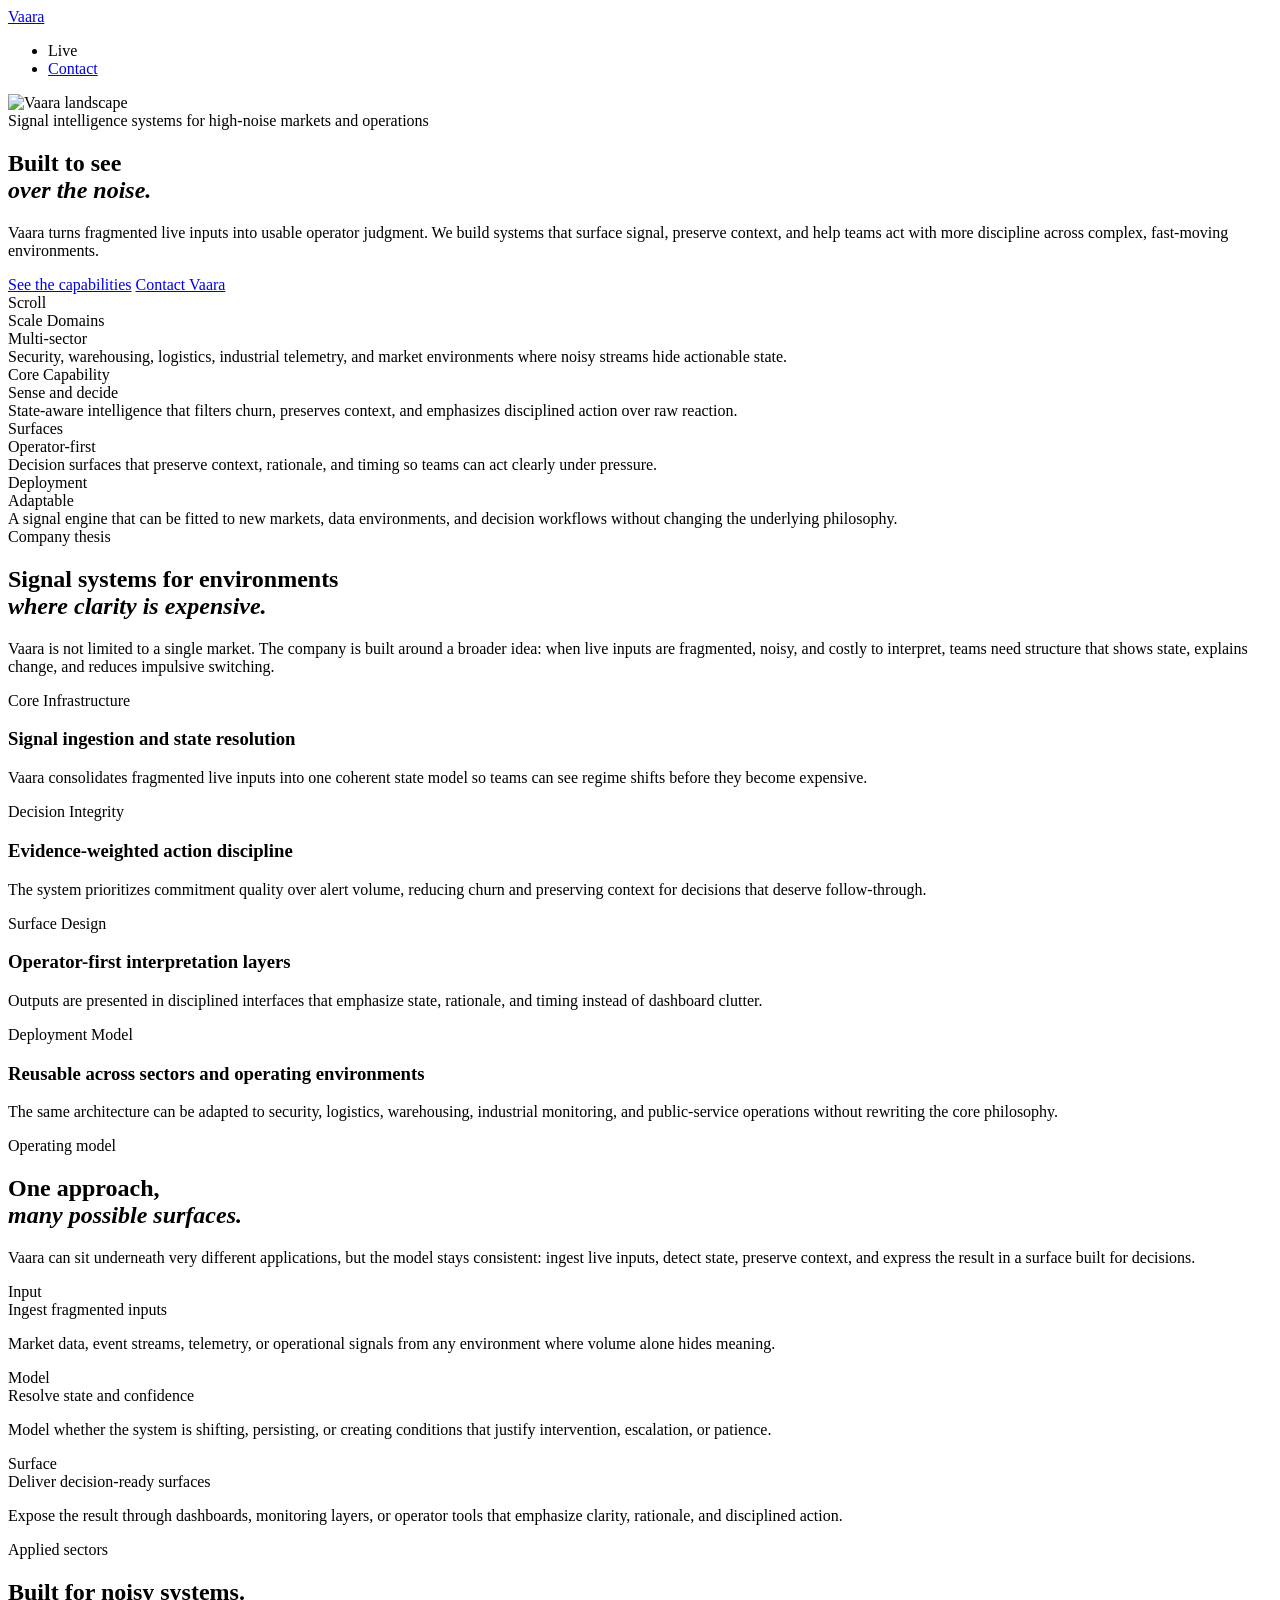
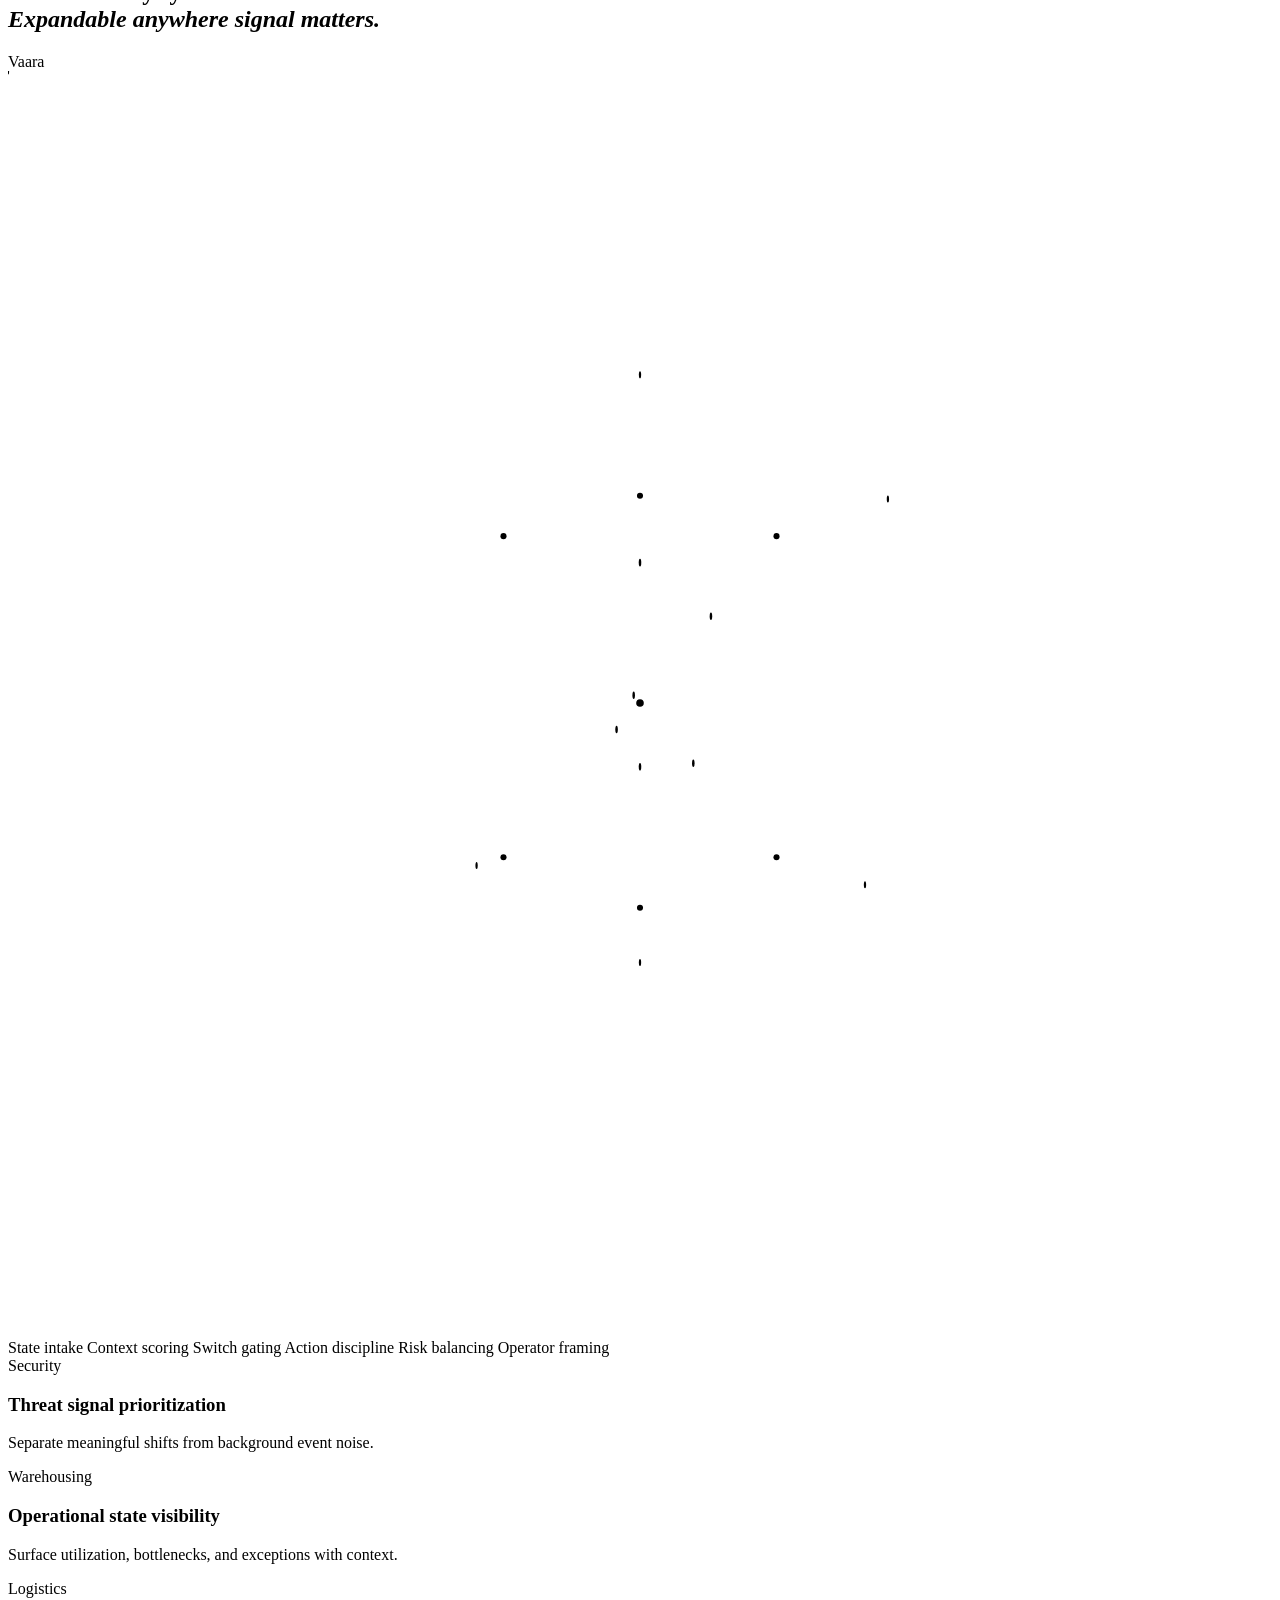
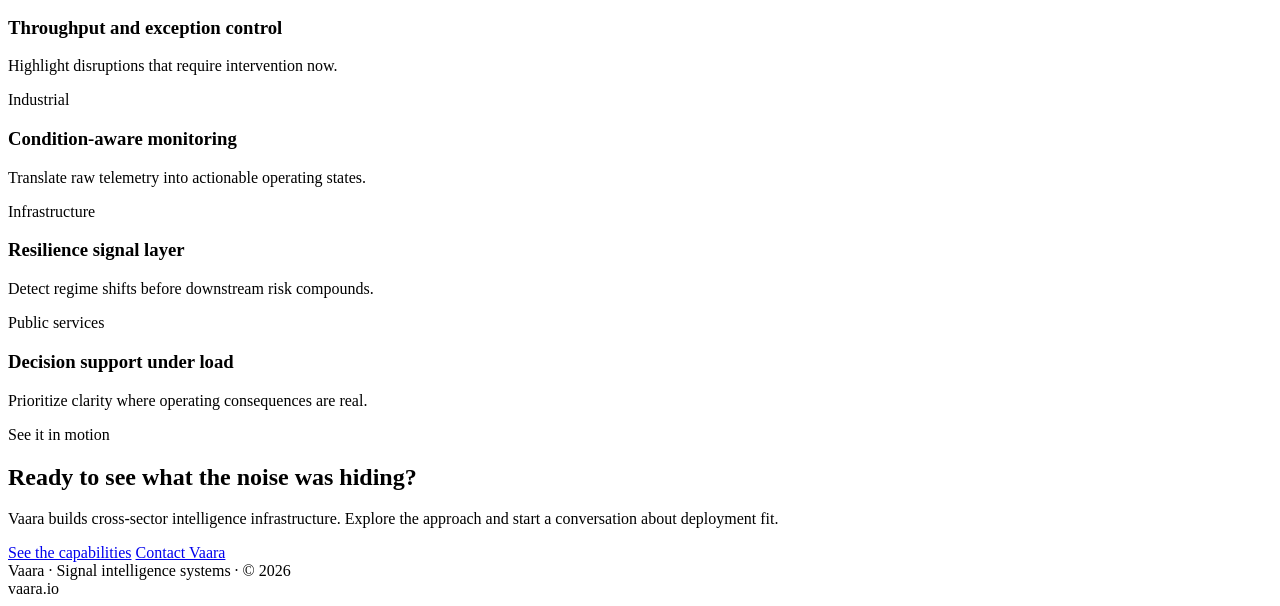
==== public/company.html @ 273f9e87 "Initial public-safe Vaara Base surface" ====
<!doctype html>
<html lang="en">
<head>
  <meta charset="utf-8" />
  <meta name="viewport" content="width=device-width, initial-scale=1" />
  <title>Vaara - Signal Intelligence Company</title>
  <meta name="description" content="Vaara builds signal intelligence systems for markets and operations where fragmented data creates costly noise." />
  <link rel="icon" type="image/svg+xml" href="/flow-static/brand/vaara-favicon.svg?v=20260311a" />
  <link rel="stylesheet" href="/flow-static/fonts/fonts.css?v=20260310c" />
  <link rel="stylesheet" href="/flow-static/landing.css?v=20260312m" />
  <script src="/flow-static/landing.js?v=20260312a" defer></script>
</head>
<body data-page="company">
  <header class="topbar">
    <div class="topbar-inner">
      <a class="brand-head" href="/" aria-label="Open Vaara landing page">
        <span class="brand-icon" aria-hidden="true"><span class="brand-tri"></span></span>
        <span class="brand-kicker">Vaara</span>
      </a>
      <ul class="topbar-nav" aria-label="Primary navigation">
        <li><span class="nav-live"><span class="live-dot"></span> Live</span></li>
        <li><a href="mailto:hello@vaara.io?subject=Vaara%20Inquiry" class="cta">Contact</a></li>
      </ul>
    </div>
  </header>

  <main>
    <section class="hero company-hero" aria-label="Vaara company hero">
      <img class="hero-photo" src="/flow-static/images/landing-hero.jpg" alt="Vaara landscape" />
      <div class="hero-vignette"></div>

      <div class="hero-content">
        <div class="hero-eyebrow">Signal intelligence systems for high-noise markets and operations</div>

        <div class="hero-headline-wrap">
          <div class="hero-intro-block">
            <h1 class="hero-headline">Built to see<br /><em>over the noise.</em></h1>
            <p class="hero-company-copy">Vaara turns fragmented live inputs into usable operator judgment. We build systems that surface signal, preserve context, and help teams act with more discipline across complex, fast-moving environments.</p>
            <div class="hero-company-actions">
              <a href="#proof" class="btn-light">See the capabilities</a>
              <a href="mailto:hello@vaara.io?subject=Vaara%20Inquiry" class="btn-light">Contact Vaara</a>
            </div>
          </div>
        </div>

        <div class="scroll-hint" aria-hidden="true">
          <div class="scroll-line"></div>
          Scroll
        </div>

        <div class="hero-bars company-bars" aria-label="Company summary">
          <article class="hero-bar">
            <div class="bar-label">Scale Domains</div>
            <div class="bar-value">Multi-sector</div>
            <div class="bar-sub">Security, warehousing, logistics, industrial telemetry, and market environments where noisy streams hide actionable state.</div>
          </article>
          <article class="hero-bar">
            <div class="bar-label">Core Capability</div>
            <div class="bar-value">Sense and decide</div>
            <div class="bar-sub">State-aware intelligence that filters churn, preserves context, and emphasizes disciplined action over raw reaction.</div>
          </article>
          <article class="hero-bar">
            <div class="bar-label">Surfaces</div>
            <div class="bar-value">Operator-first</div>
            <div class="bar-sub">Decision surfaces that preserve context, rationale, and timing so teams can act clearly under pressure.</div>
          </article>
          <article class="hero-bar">
            <div class="bar-label">Deployment</div>
            <div class="bar-value saved">Adaptable</div>
            <div class="bar-sub">A signal engine that can be fitted to new markets, data environments, and decision workflows without changing the underlying philosophy.</div>
          </article>
        </div>
      </div>
    </section>

    <div class="page-body">
      <section class="content" id="proof">
        <div class="section-label">Company thesis</div>
        <h2 class="section-title">Signal systems for environments<br /><span class="title-sub"><em>where clarity is expensive.</em></span></h2>
        <p class="section-sub">Vaara is not limited to a single market. The company is built around a broader idea: when live inputs are fragmented, noisy, and costly to interpret, teams need structure that shows state, explains change, and reduces impulsive switching.</p>

        <div class="company-capability-grid">
          <article class="capability-card">
            <div class="capability-kicker">Core Infrastructure</div>
            <h3 class="capability-title">Signal ingestion and state resolution</h3>
            <p class="capability-body">Vaara consolidates fragmented live inputs into one coherent state model so teams can see regime shifts before they become expensive.</p>
          </article>
          <article class="capability-card">
            <div class="capability-kicker">Decision Integrity</div>
            <h3 class="capability-title">Evidence-weighted action discipline</h3>
            <p class="capability-body">The system prioritizes commitment quality over alert volume, reducing churn and preserving context for decisions that deserve follow-through.</p>
          </article>
          <article class="capability-card">
            <div class="capability-kicker">Surface Design</div>
            <h3 class="capability-title">Operator-first interpretation layers</h3>
            <p class="capability-body">Outputs are presented in disciplined interfaces that emphasize state, rationale, and timing instead of dashboard clutter.</p>
          </article>
          <article class="capability-card">
            <div class="capability-kicker">Deployment Model</div>
            <h3 class="capability-title">Reusable across sectors and operating environments</h3>
            <p class="capability-body">The same architecture can be adapted to security, logistics, warehousing, industrial monitoring, and public-service operations without rewriting the core philosophy.</p>
          </article>
        </div>
      </section>

      <section class="content content-ink narrative-section">
        <div class="section-label section-label-light">Operating model</div>
        <div class="narrative-grid">
          <div class="narrative-copy">
            <h2 class="section-title section-title-light">One approach,<br /><span class="title-sub"><em>many possible surfaces.</em></span></h2>
            <p class="section-sub section-sub-light">Vaara can sit underneath very different applications, but the model stays consistent: ingest live inputs, detect state, preserve context, and express the result in a surface built for decisions.</p>
          </div>
          <div class="narrative-steps">
            <article class="narrative-step">
              <div class="narrative-index">Input</div>
              <div>
                <div class="narrative-title">Ingest fragmented inputs</div>
                <p class="narrative-body">Market data, event streams, telemetry, or operational signals from any environment where volume alone hides meaning.</p>
              </div>
            </article>
            <article class="narrative-step">
              <div class="narrative-index">Model</div>
              <div>
                <div class="narrative-title">Resolve state and confidence</div>
                <p class="narrative-body">Model whether the system is shifting, persisting, or creating conditions that justify intervention, escalation, or patience.</p>
              </div>
            </article>
            <article class="narrative-step">
              <div class="narrative-index">Surface</div>
              <div>
                <div class="narrative-title">Deliver decision-ready surfaces</div>
                <p class="narrative-body">Expose the result through dashboards, monitoring layers, or operator tools that emphasize clarity, rationale, and disciplined action.</p>
              </div>
            </article>
          </div>
        </div>
      </section>

      <section class="content" id="coverage">
        <div class="coverage-header">
          <div>
            <div class="section-label">Applied sectors</div>
            <h2 class="section-title">Built for noisy systems.<br /><span class="title-sub"><em>Expandable anywhere signal matters.</em></span></h2>
          </div>
        </div>

        <div class="sector-map">
          <div class="map-core">
            <span class="map-core-icon" aria-hidden="true"><span class="map-core-tri"></span></span>
            <span class="map-core-label">Vaara</span>
          </div>

          <svg class="map-wire-svg" viewBox="0 0 100 100" preserveAspectRatio="none" aria-hidden="true">
            <line class="map-wire wire-inner" x1="50" y1="50" x2="50" y2="33.6"></line>
            <line class="map-wire wire-inner" x1="50" y1="50" x2="60.8" y2="36.8"></line>
            <line class="map-wire wire-inner" x1="50" y1="50" x2="60.8" y2="62.2"></line>
            <line class="map-wire wire-inner" x1="50" y1="50" x2="50" y2="66.2"></line>
            <line class="map-wire wire-inner" x1="50" y1="50" x2="39.2" y2="62.2"></line>
            <line class="map-wire wire-inner" x1="50" y1="50" x2="39.2" y2="36.8"></line>

            <line class="map-wire wire-outer" x1="50" y1="33.6" x2="50" y2="19.5"></line>
            <line class="map-wire wire-outer" x1="60.8" y1="36.8" x2="78.8" y2="30.8"></line>
            <line class="map-wire wire-outer" x1="60.8" y1="62.2" x2="78.8" y2="67.8"></line>
            <line class="map-wire wire-outer" x1="50" y1="66.2" x2="50" y2="82.0"></line>
            <line class="map-wire wire-outer" x1="39.2" y1="62.2" x2="21.2" y2="67.8"></line>
            <line class="map-wire wire-outer" x1="39.2" y1="36.8" x2="21.2" y2="30.8"></line>

            <circle class="map-anchor-dot" cx="50" cy="50" r="0.3"></circle>
            <circle class="map-anchor-dot" cx="50" cy="33.6" r="0.24"></circle>
            <circle class="map-anchor-dot" cx="60.8" cy="36.8" r="0.24"></circle>
            <circle class="map-anchor-dot" cx="60.8" cy="62.2" r="0.24"></circle>
            <circle class="map-anchor-dot" cx="50" cy="66.2" r="0.24"></circle>
            <circle class="map-anchor-dot" cx="39.2" cy="62.2" r="0.24"></circle>
            <circle class="map-anchor-dot" cx="39.2" cy="36.8" r="0.24"></circle>

            <ellipse class="map-flow-dot" rx="0.1" ry="0.3"><animateMotion dur="3.2s" begin="0.0s" repeatCount="indefinite" path="M50 50 L50 33.6"/></ellipse>
            <ellipse class="map-flow-dot" rx="0.1" ry="0.3"><animateMotion dur="3.4s" begin="0.4s" repeatCount="indefinite" path="M50 50 L60.8 36.8"/></ellipse>
            <ellipse class="map-flow-dot" rx="0.1" ry="0.3"><animateMotion dur="3.5s" begin="0.8s" repeatCount="indefinite" path="M50 50 L60.8 62.2"/></ellipse>
            <ellipse class="map-flow-dot" rx="0.1" ry="0.3"><animateMotion dur="3.1s" begin="1.2s" repeatCount="indefinite" path="M50 50 L50 66.2"/></ellipse>
            <ellipse class="map-flow-dot" rx="0.1" ry="0.3"><animateMotion dur="3.3s" begin="1.6s" repeatCount="indefinite" path="M50 50 L39.2 62.2"/></ellipse>
            <ellipse class="map-flow-dot" rx="0.1" ry="0.3"><animateMotion dur="3.6s" begin="2.0s" repeatCount="indefinite" path="M50 50 L39.2 36.8"/></ellipse>

            <ellipse class="map-flow-dot map-flow-dot-outer" rx="0.09" ry="0.28"><animateMotion dur="2.9s" begin="0.2s" repeatCount="indefinite" path="M50 33.6 L50 19.5"/></ellipse>
            <ellipse class="map-flow-dot map-flow-dot-outer" rx="0.09" ry="0.28"><animateMotion dur="3.2s" begin="0.6s" repeatCount="indefinite" path="M60.8 36.8 L78.8 30.8"/></ellipse>
            <ellipse class="map-flow-dot map-flow-dot-outer" rx="0.09" ry="0.28"><animateMotion dur="3.0s" begin="1.0s" repeatCount="indefinite" path="M60.8 62.2 L78.8 67.8"/></ellipse>
            <ellipse class="map-flow-dot map-flow-dot-outer" rx="0.09" ry="0.28"><animateMotion dur="2.8s" begin="1.4s" repeatCount="indefinite" path="M50 66.2 L50 82.0"/></ellipse>
            <ellipse class="map-flow-dot map-flow-dot-outer" rx="0.09" ry="0.28"><animateMotion dur="3.1s" begin="1.8s" repeatCount="indefinite" path="M39.2 62.2 L21.2 67.8"/></ellipse>
            <ellipse class="map-flow-dot map-flow-dot-outer" rx="0.09" ry="0.28"><animateMotion dur="3.3s" begin="2.2s" repeatCount="indefinite" path="M39.2 36.8 L21.2 30.8"/></ellipse>
          </svg>

          <div class="map-flow-layer" aria-hidden="true">
            <span class="map-flow-point" style="--x1:50;--y1:50;--x2:50;--y2:33.6;--dur:3.2s;--delay:0.0s;"></span>
            <span class="map-flow-point" style="--x1:50;--y1:50;--x2:60.8;--y2:36.8;--dur:3.4s;--delay:0.4s;"></span>
            <span class="map-flow-point" style="--x1:50;--y1:50;--x2:60.8;--y2:62.2;--dur:3.5s;--delay:0.8s;"></span>
            <span class="map-flow-point" style="--x1:50;--y1:50;--x2:50;--y2:66.2;--dur:3.1s;--delay:1.2s;"></span>
            <span class="map-flow-point" style="--x1:50;--y1:50;--x2:39.2;--y2:62.2;--dur:3.3s;--delay:1.6s;"></span>
            <span class="map-flow-point" style="--x1:50;--y1:50;--x2:39.2;--y2:36.8;--dur:3.6s;--delay:2.0s;"></span>

            <span class="map-flow-point map-flow-point-outer" style="--x1:50;--y1:33.6;--x2:50;--y2:19.5;--dur:2.9s;--delay:0.2s;"></span>
            <span class="map-flow-point map-flow-point-outer" style="--x1:60.8;--y1:36.8;--x2:78.8;--y2:30.8;--dur:3.2s;--delay:0.6s;"></span>
            <span class="map-flow-point map-flow-point-outer" style="--x1:60.8;--y1:62.2;--x2:78.8;--y2:67.8;--dur:3.0s;--delay:1.0s;"></span>
            <span class="map-flow-point map-flow-point-outer" style="--x1:50;--y1:66.2;--x2:50;--y2:82.0;--dur:2.8s;--delay:1.4s;"></span>
            <span class="map-flow-point map-flow-point-outer" style="--x1:39.2;--y1:62.2;--x2:21.2;--y2:67.8;--dur:3.1s;--delay:1.8s;"></span>
            <span class="map-flow-point map-flow-point-outer" style="--x1:39.2;--y1:36.8;--x2:21.2;--y2:30.8;--dur:3.3s;--delay:2.2s;"></span>
          </div>

          <span class="map-stage stage-top" aria-hidden="true">State intake</span>
          <span class="map-stage stage-top-right" aria-hidden="true">Context scoring</span>
          <span class="map-stage stage-bottom-right" aria-hidden="true">Switch gating</span>
          <span class="map-stage stage-bottom" aria-hidden="true">Action discipline</span>
          <span class="map-stage stage-bottom-left" aria-hidden="true">Risk balancing</span>
          <span class="map-stage stage-top-left" aria-hidden="true">Operator framing</span>

          <article class="map-node node-top">
            <div class="map-node-kicker">Security</div>
            <h3 class="map-node-title">Threat signal prioritization</h3>
            <p class="map-node-body">Separate meaningful shifts from background event noise.</p>
          </article>
          <article class="map-node node-top-right">
            <div class="map-node-kicker">Warehousing</div>
            <h3 class="map-node-title">Operational state visibility</h3>
            <p class="map-node-body">Surface utilization, bottlenecks, and exceptions with context.</p>
          </article>
          <article class="map-node node-bottom-right">
            <div class="map-node-kicker">Logistics</div>
            <h3 class="map-node-title">Throughput and exception control</h3>
            <p class="map-node-body">Highlight disruptions that require intervention now.</p>
          </article>
          <article class="map-node node-bottom">
            <div class="map-node-kicker">Industrial</div>
            <h3 class="map-node-title">Condition-aware monitoring</h3>
            <p class="map-node-body">Translate raw telemetry into actionable operating states.</p>
          </article>
          <article class="map-node node-bottom-left">
            <div class="map-node-kicker">Infrastructure</div>
            <h3 class="map-node-title">Resilience signal layer</h3>
            <p class="map-node-body">Detect regime shifts before downstream risk compounds.</p>
          </article>
          <article class="map-node node-top-left">
            <div class="map-node-kicker">Public services</div>
            <h3 class="map-node-title">Decision support under load</h3>
            <p class="map-node-body">Prioritize clarity where operating consequences are real.</p>
          </article>
        </div>
      </section>

      <section class="cta-section" id="pilot">
        <div class="section-label">See it in motion</div>
        <h2 class="cta-title">Ready to see what the noise was hiding?</h2>
        <p class="cta-sub">Vaara builds cross-sector intelligence infrastructure. Explore the approach and start a conversation about deployment fit.</p>
        <div class="cta-actions cta-actions-wide">
          <a href="#proof" class="btn-light">See the capabilities</a>
          <a href="mailto:hello@vaara.io?subject=Vaara%20Inquiry" class="btn-ghost">Contact Vaara</a>
        </div>
      </section>
    </div>
  </main>

  <footer class="footer-main">
    <div class="footer-left">Vaara · Signal intelligence systems · © 2026</div>
    <div class="footer-right">vaara.io</div>
  </footer>
</body>
</html>
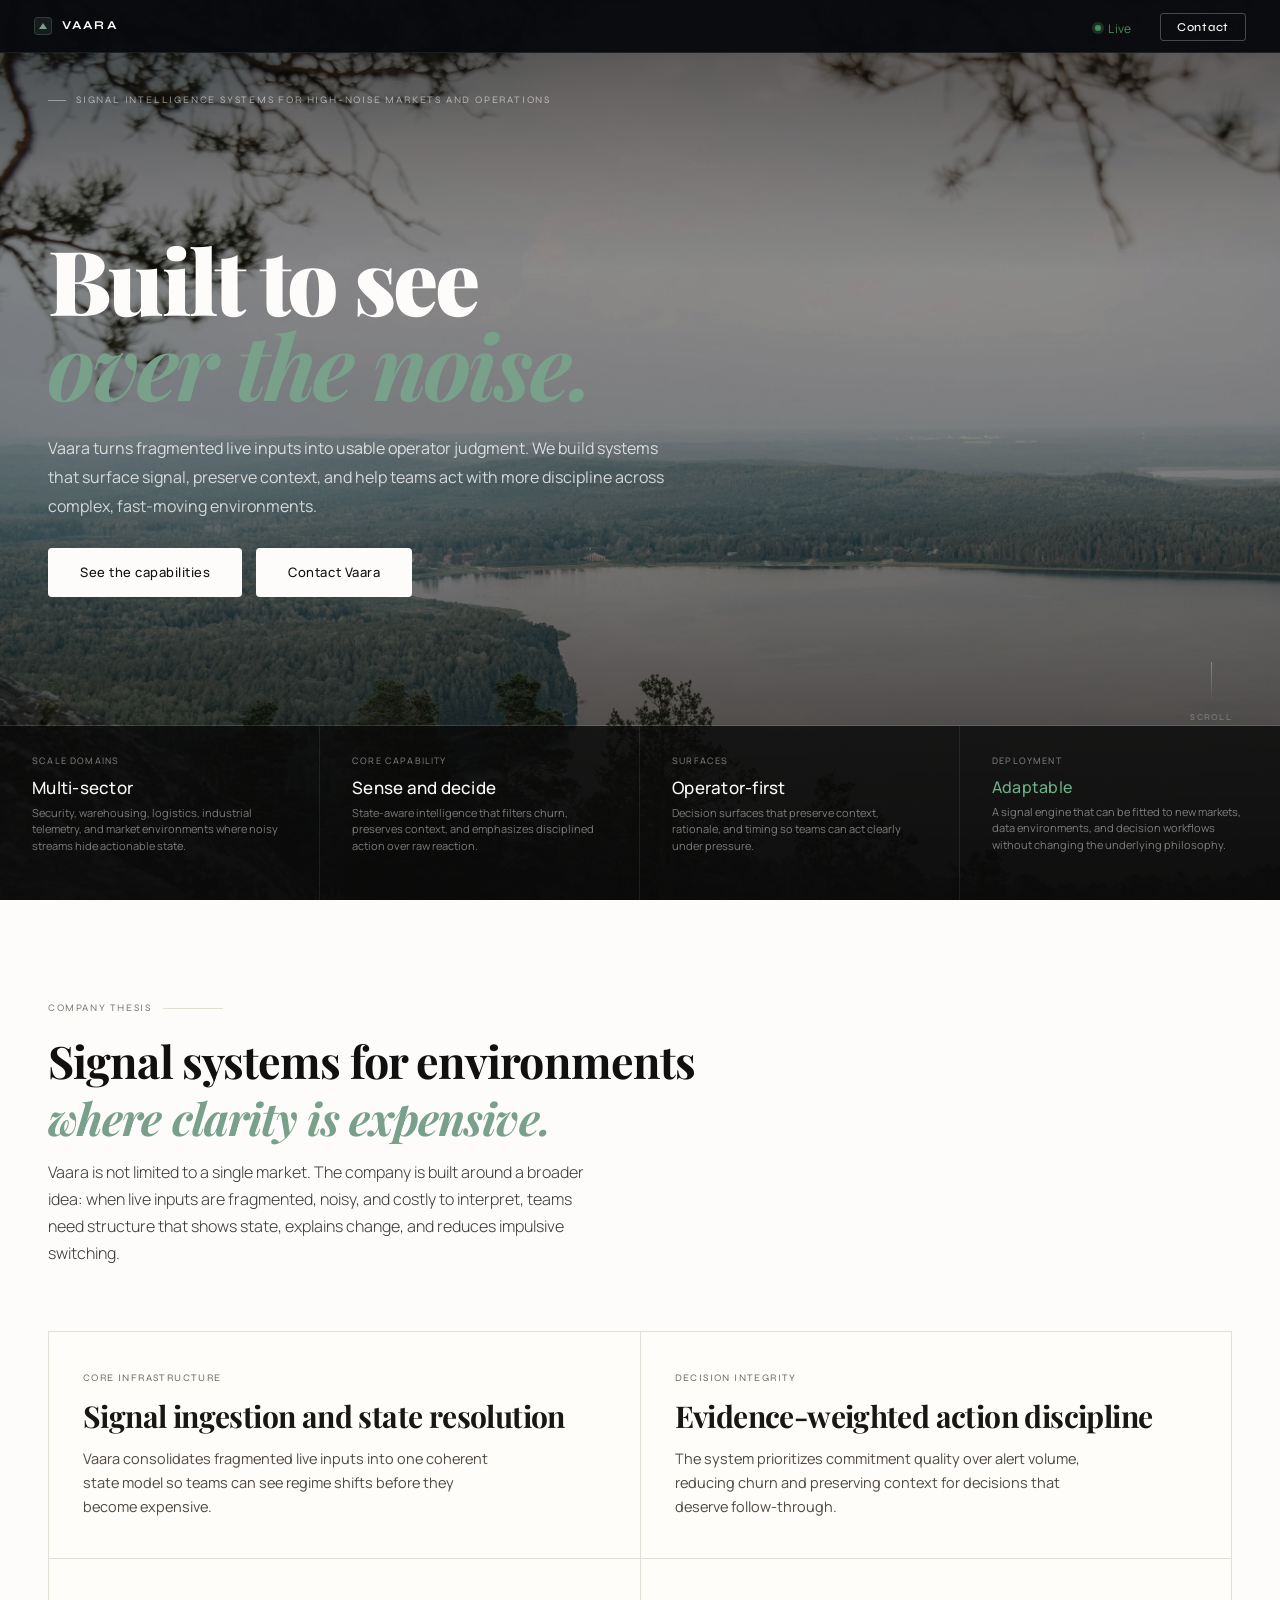
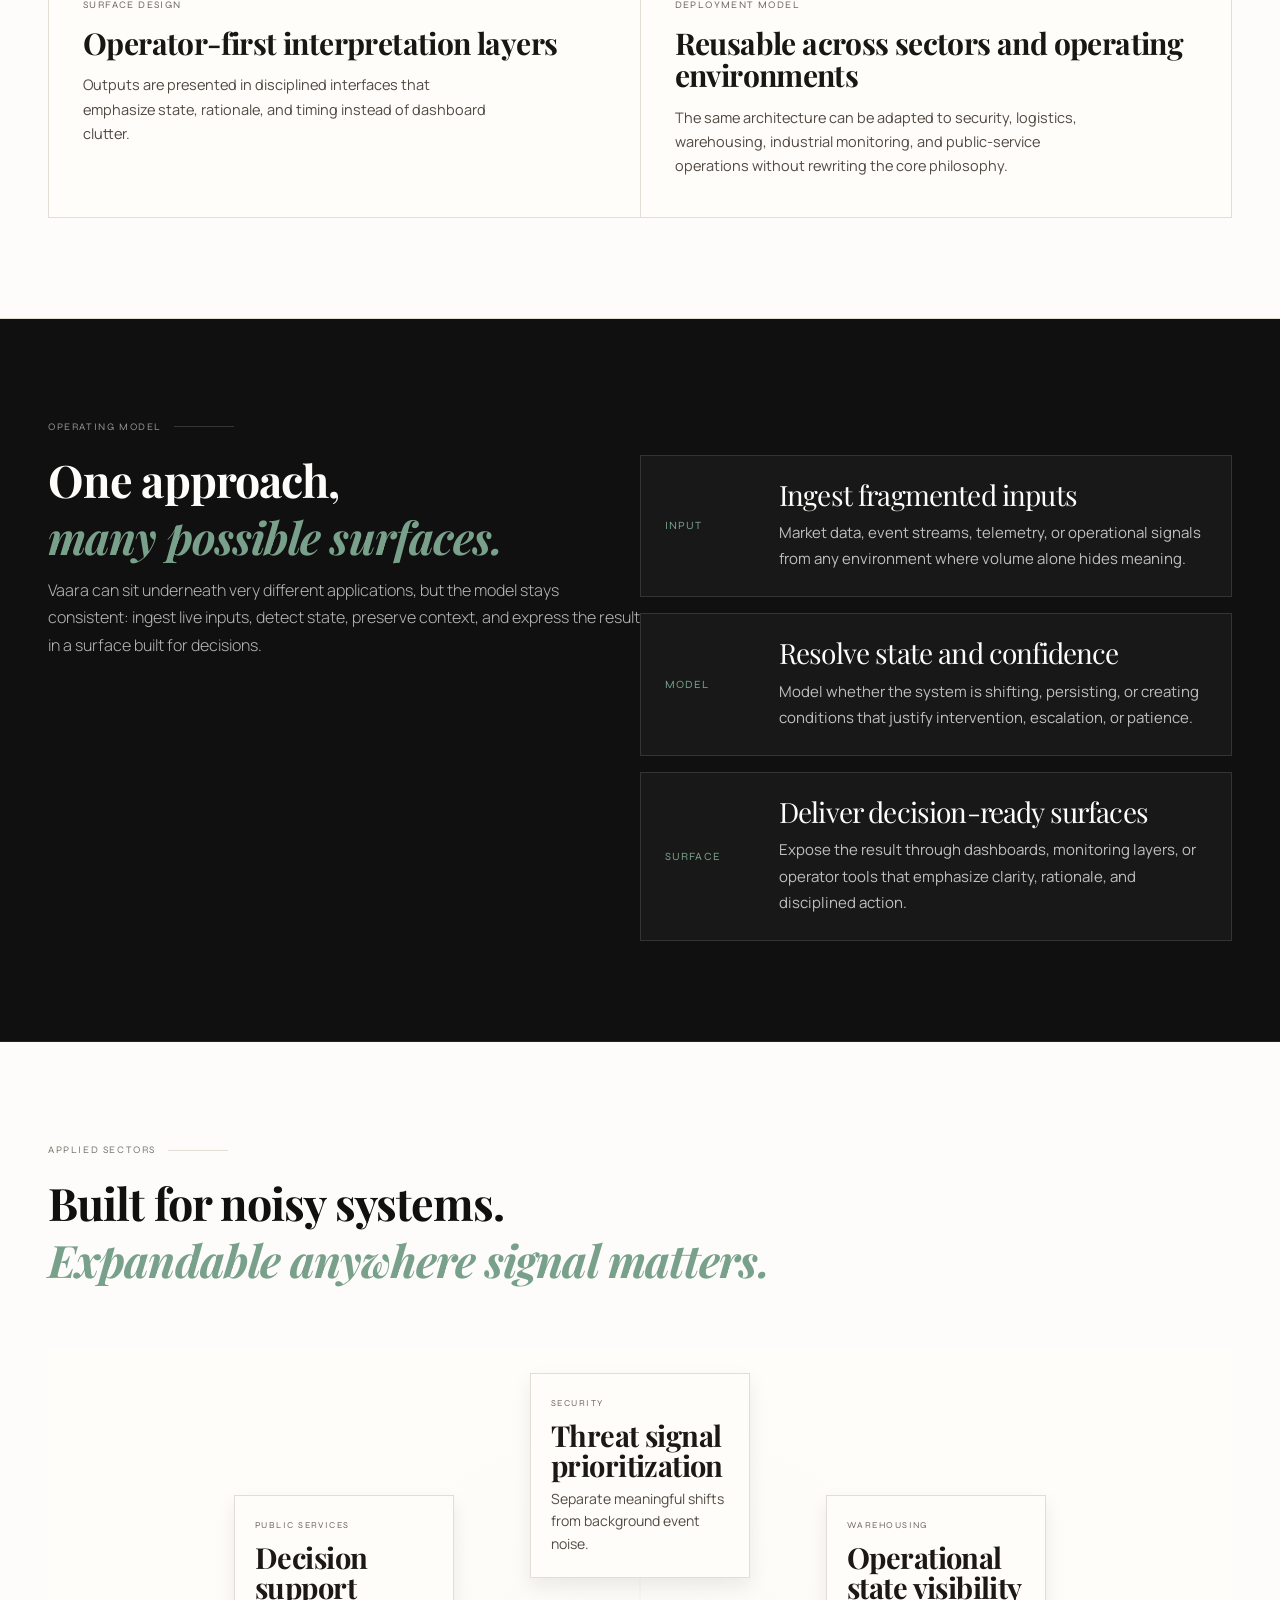
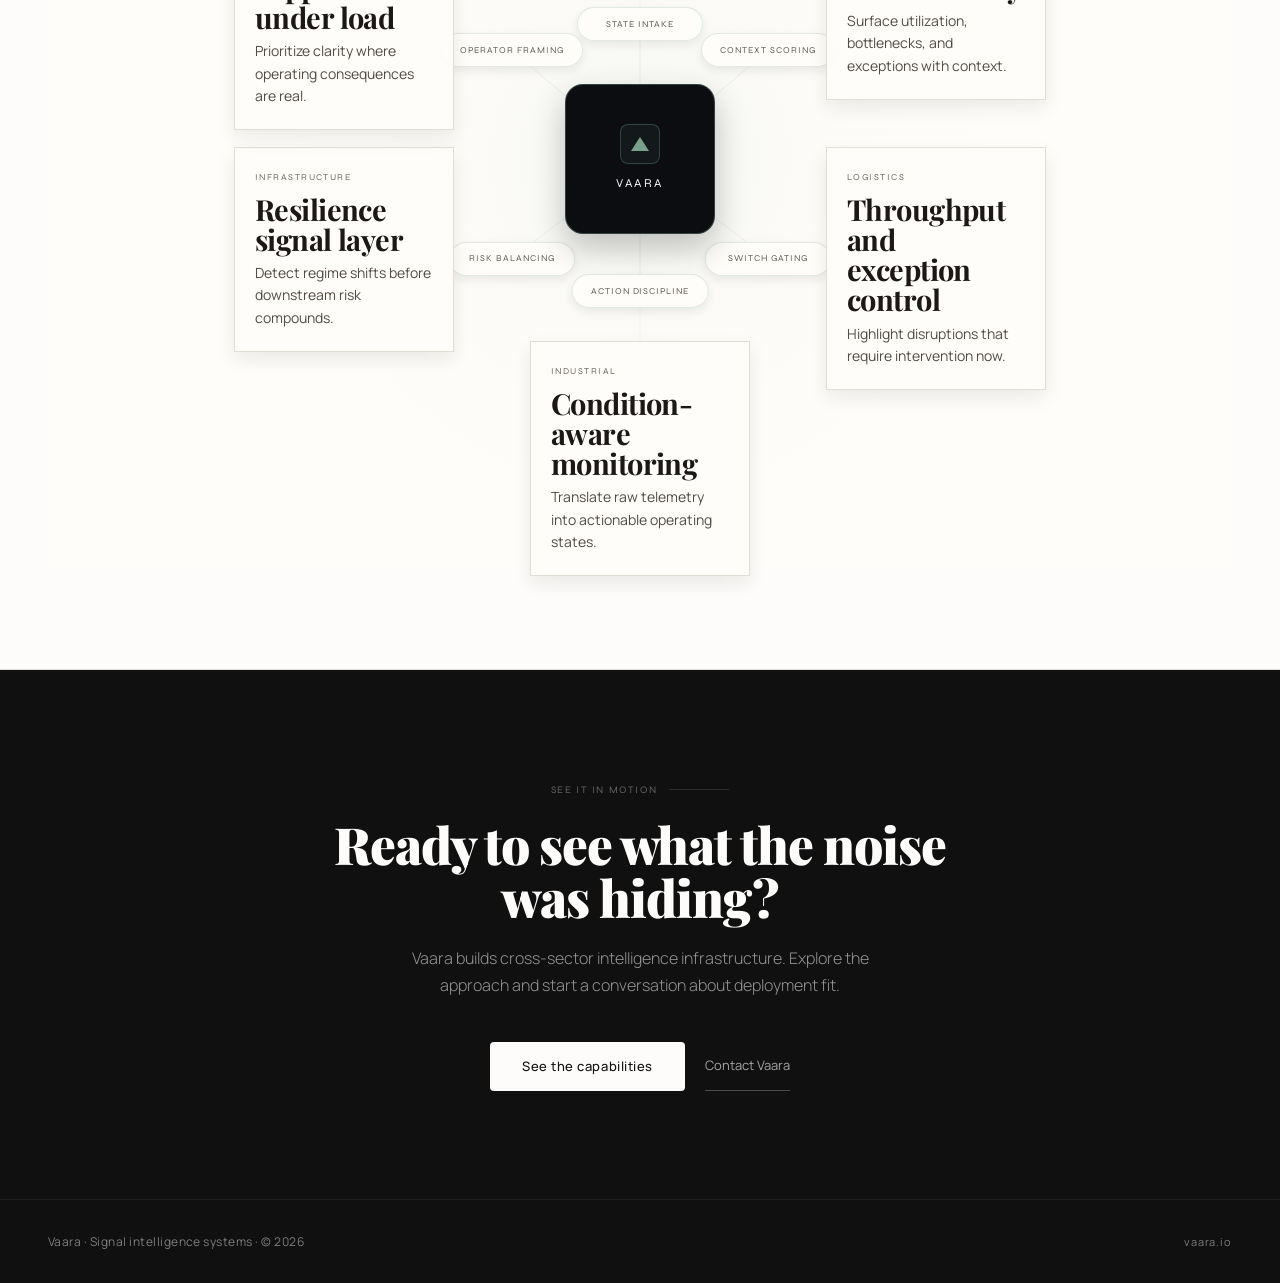
==== commit 01cd0e10: "Polish public-safe Base repo package" ====
--- a/public/company.html
+++ b/public/company.html
@@ -5,10 +5,10 @@
   <meta name="viewport" content="width=device-width, initial-scale=1" />
   <title>Vaara - Signal Intelligence Company</title>
   <meta name="description" content="Vaara builds signal intelligence systems for markets and operations where fragmented data creates costly noise." />
-  <link rel="icon" type="image/svg+xml" href="/flow-static/brand/vaara-favicon.svg?v=20260311a" />
-  <link rel="stylesheet" href="/flow-static/fonts/fonts.css?v=20260310c" />
-  <link rel="stylesheet" href="/flow-static/landing.css?v=20260312m" />
-  <script src="/flow-static/landing.js?v=20260312a" defer></script>
+  <link rel="icon" type="image/svg+xml" href="../assets/vaara-favicon.svg" />
+  <link rel="stylesheet" href="./fonts.css" />
+  <link rel="stylesheet" href="./landing.css" />
+  <script src="./landing.js" defer></script>
 </head>
 <body data-page="company">
   <header class="topbar">
@@ -26,7 +26,7 @@
 
   <main>
     <section class="hero company-hero" aria-label="Vaara company hero">
-      <img class="hero-photo" src="/flow-static/images/landing-hero.jpg" alt="Vaara landscape" />
+      <img class="hero-photo" src="../assets/landing-hero.jpg" alt="Vaara landscape" />
       <div class="hero-vignette"></div>
 
       <div class="hero-content">
--- a/public/fonts.css
+++ b/public/fonts.css
@@ -0,0 +1,167 @@
+@font-face {
+  font-family: 'DM Mono';
+  font-style: normal;
+  font-weight: 400;
+  font-display: swap;
+  src: url('./fonts/dm-mono-400.ttf') format('truetype');
+}
+
+@font-face {
+  font-family: 'DM Mono';
+  font-style: normal;
+  font-weight: 500;
+  font-display: swap;
+  src: url('./fonts/dm-mono-500.ttf') format('truetype');
+}
+
+@font-face {
+  font-family: 'DM Sans';
+  font-style: normal;
+  font-weight: 300;
+  font-display: swap;
+  src: url('./fonts/dm-sans-300.ttf') format('truetype');
+}
+
+@font-face {
+  font-family: 'DM Sans';
+  font-style: normal;
+  font-weight: 400;
+  font-display: swap;
+  src: url('./fonts/dm-sans-400.ttf') format('truetype');
+}
+
+@font-face {
+  font-family: 'DM Sans';
+  font-style: normal;
+  font-weight: 500;
+  font-display: swap;
+  src: url('./fonts/dm-sans-500.ttf') format('truetype');
+}
+
+@font-face {
+  font-family: 'IBM Plex Mono';
+  font-style: normal;
+  font-weight: 400;
+  font-display: swap;
+  src: url('./fonts/ibm-plex-mono-400.ttf') format('truetype');
+}
+
+@font-face {
+  font-family: 'IBM Plex Mono';
+  font-style: normal;
+  font-weight: 500;
+  font-display: swap;
+  src: url('./fonts/ibm-plex-mono-500.ttf') format('truetype');
+}
+
+@font-face {
+  font-family: 'Manrope';
+  font-style: normal;
+  font-weight: 300;
+  font-display: swap;
+  src: url('./fonts/manrope-300.ttf') format('truetype');
+}
+
+@font-face {
+  font-family: 'Manrope';
+  font-style: normal;
+  font-weight: 400;
+  font-display: swap;
+  src: url('./fonts/manrope-400.ttf') format('truetype');
+}
+
+@font-face {
+  font-family: 'Manrope';
+  font-style: normal;
+  font-weight: 500;
+  font-display: swap;
+  src: url('./fonts/manrope-500.ttf') format('truetype');
+}
+
+@font-face {
+  font-family: 'Manrope';
+  font-style: normal;
+  font-weight: 600;
+  font-display: swap;
+  src: url('./fonts/manrope-600.ttf') format('truetype');
+}
+
+@font-face {
+  font-family: 'Manrope';
+  font-style: normal;
+  font-weight: 700;
+  font-display: swap;
+  src: url('./fonts/manrope-700.ttf') format('truetype');
+}
+
+@font-face {
+  font-family: 'Syne';
+  font-style: normal;
+  font-weight: 400;
+  font-display: swap;
+  src: url('./fonts/syne-400.ttf') format('truetype');
+}
+
+@font-face {
+  font-family: 'Syne';
+  font-style: normal;
+  font-weight: 500;
+  font-display: swap;
+  src: url('./fonts/syne-500.ttf') format('truetype');
+}
+
+@font-face {
+  font-family: 'Syne';
+  font-style: normal;
+  font-weight: 700;
+  font-display: swap;
+  src: url('./fonts/syne-700.ttf') format('truetype');
+}
+
+@font-face {
+  font-family: 'Syne';
+  font-style: normal;
+  font-weight: 800;
+  font-display: swap;
+  src: url('./fonts/syne-800.ttf') format('truetype');
+}
+
+@font-face {
+  font-family: 'Playfair Display';
+  font-style: italic;
+  font-weight: 400;
+  font-display: swap;
+  src: url('./fonts/playfair-italic-400.ttf') format('truetype');
+}
+
+@font-face {
+  font-family: 'Playfair Display';
+  font-style: italic;
+  font-weight: 700;
+  font-display: swap;
+  src: url('./fonts/playfair-italic-700.ttf') format('truetype');
+}
+
+@font-face {
+  font-family: 'Playfair Display';
+  font-style: normal;
+  font-weight: 400;
+  font-display: swap;
+  src: url('./fonts/playfair-400.ttf') format('truetype');
+}
+
+@font-face {
+  font-family: 'Playfair Display';
+  font-style: normal;
+  font-weight: 700;
+  font-display: swap;
+  src: url('./fonts/playfair-700.ttf') format('truetype');
+}
+
+@font-face {
+  font-family: 'Playfair Display';
+  font-style: normal;
+  font-weight: 900;
+  font-display: swap;
+  src: url('./fonts/playfair-900.ttf') format('truetype');
+}
--- a/public/landing.css
+++ b/public/landing.css
@@ -0,0 +1,1665 @@
+*, *::before, *::after {
+  box-sizing: border-box;
+  margin: 0;
+  padding: 0;
+}
+
+:root {
+  --cream: #f7f5f0;
+  --warm-white: #fdfcfa;
+  --ink: #111010;
+  --hero-bottom-bar-height: 174px;
+  --ink-mid: #3a3835;
+  --ink-emphasis: #2f2b27;
+  --brand-logo-accent: #78a08a;
+  --brand-logo-accent-soft: rgba(120, 160, 138, 0.24);
+  --ink-light: #7a776f;
+  --green: #2d5a3d;
+  --green-light: #4a8c5c;
+  --border: #e2ded6;
+  --border-strong: #c8c4bb;
+}
+
+html,
+body {
+  height: 100%;
+}
+
+body {
+  font-family: "Manrope", "DM Sans", sans-serif;
+  background: var(--ink);
+  color: var(--ink);
+  font-size: 16px;
+  line-height: 1.6;
+  overflow-x: hidden;
+}
+
+a {
+  color: inherit;
+  text-decoration: none;
+}
+
+.topbar {
+  position: fixed;
+  top: 0;
+  left: 0;
+  right: 0;
+  z-index: 220;
+  min-height: 52px;
+  background: rgba(8, 10, 13, 0.96);
+  border-bottom: 1px solid rgba(255, 255, 255, 0.08);
+  backdrop-filter: blur(0);
+  transition: background 0.2s ease, border-color 0.2s ease, backdrop-filter 0.2s ease;
+}
+
+body.is-scrolled .topbar {
+  background: rgba(8, 10, 13, 0.7);
+  border-bottom-color: rgba(255, 255, 255, 0.14);
+  backdrop-filter: blur(12px);
+}
+
+.topbar-inner {
+  width: 100%;
+  min-height: 52px;
+  padding: 0 34px;
+  display: flex;
+  align-items: center;
+  justify-content: space-between;
+  gap: 20px;
+}
+
+.brand-head {
+  display: inline-flex;
+  align-items: center;
+  gap: 10px;
+}
+
+.brand-icon {
+  width: 18px;
+  height: 18px;
+  border-radius: 4px;
+  display: grid;
+  place-items: center;
+  background: rgba(120, 160, 138, 0.12);
+  border: 1px solid var(--brand-logo-accent-soft);
+}
+
+.brand-tri {
+  width: 0;
+  height: 0;
+  border-right: 4px solid transparent;
+  border-bottom: 6px solid var(--brand-logo-accent);
+  border-left: 4px solid transparent;
+}
+
+.brand-kicker {
+  font-family: "Syne", "Manrope", sans-serif;
+  color: var(--warm-white);
+  font-size: 12px;
+  font-weight: 700;
+  letter-spacing: 0.18em;
+  text-transform: uppercase;
+}
+
+.topbar-nav {
+  display: flex;
+  align-items: center;
+  gap: 28px;
+  list-style: none;
+}
+
+.topbar-nav a {
+  font-family: "Syne", "Manrope", sans-serif;
+  font-size: 12px;
+  font-weight: 500;
+  letter-spacing: 0.06em;
+  color: rgba(255, 255, 255, 0.52);
+  transition: color 0.2s;
+}
+
+.topbar-nav a:hover {
+  color: rgba(255, 255, 255, 0.9);
+}
+
+.topbar-nav a.cta {
+  color: var(--warm-white);
+  border: 1px solid rgba(255, 255, 255, 0.25);
+  padding: 6px 16px;
+  border-radius: 3px;
+}
+
+.topbar-nav a.cta:hover {
+  background: rgba(255, 255, 255, 0.08);
+}
+
+.nav-live {
+  display: inline-flex;
+  align-items: center;
+  gap: 7px;
+  font-size: 12px;
+  color: var(--green-light);
+  font-weight: 400;
+  letter-spacing: 0.04em;
+}
+
+.live-dot {
+  width: 6px;
+  height: 6px;
+  border-radius: 50%;
+  background: var(--green-light);
+  position: relative;
+}
+
+.live-dot::after {
+  content: "";
+  position: absolute;
+  inset: -3px;
+  border-radius: 50%;
+  background: var(--green-light);
+  opacity: 0.3;
+  animation: pulse 2s ease infinite;
+}
+
+@keyframes pulse {
+  0%,
+  100% {
+    transform: scale(1);
+    opacity: 0.3;
+  }
+
+  50% {
+    transform: scale(2);
+    opacity: 0;
+  }
+}
+
+.hero {
+  position: relative;
+  width: 100%;
+  min-height: 100vh;
+  overflow: hidden;
+}
+
+.hero-photo {
+  position: absolute;
+  inset: 0;
+  width: 100%;
+  height: 100%;
+  object-fit: cover;
+  object-position: center 48%;
+  filter: saturate(0.75) brightness(0.72);
+}
+
+.hero-vignette {
+  position: absolute;
+  inset: 0;
+  background: linear-gradient(
+    to bottom,
+    rgba(10, 10, 10, 0.55) 0%,
+    transparent 30%,
+    transparent 55%,
+    rgba(10, 10, 10, 0.72) 100%
+  );
+  z-index: 1;
+}
+
+.hero-content {
+  position: absolute;
+  inset: 0;
+  z-index: 2;
+  display: flex;
+  flex-direction: column;
+  justify-content: space-between;
+  padding-top: 52px;
+}
+
+.hero-eyebrow {
+  padding: 40px 48px 0;
+  display: flex;
+  align-items: center;
+  gap: 10px;
+  font-family: "Syne", "Manrope", sans-serif;
+  font-size: 10px;
+  letter-spacing: 0.18em;
+  text-transform: uppercase;
+  color: rgba(255, 255, 255, 0.55);
+  animation: fadeUp 0.8s 0.2s ease forwards;
+  opacity: 0;
+}
+
+.hero-eyebrow::before {
+  content: "";
+  width: 18px;
+  height: 1px;
+  background: rgba(255, 255, 255, 0.4);
+}
+
+.hero-headline-wrap {
+  padding: 0 48px;
+  flex: 1;
+  display: flex;
+  align-items: center;
+}
+
+.hero-headline {
+  font-family: "Playfair Display", serif;
+  font-size: clamp(56px, 7vw, 100px);
+  font-weight: 900;
+  line-height: 0.95;
+  letter-spacing: -0.03em;
+  color: var(--warm-white);
+  max-width: 700px;
+  animation: fadeUp 0.8s 0.4s ease forwards;
+  opacity: 0;
+}
+
+.hero-headline em {
+  font-style: italic;
+  color: var(--brand-logo-accent);
+}
+
+.scroll-hint {
+  position: absolute;
+  bottom: 176px;
+  right: 48px;
+  z-index: 3;
+  display: flex;
+  flex-direction: column;
+  align-items: center;
+  gap: 8px;
+  font-family: "Syne", "Manrope", sans-serif;
+  font-size: 9px;
+  letter-spacing: 0.14em;
+  text-transform: uppercase;
+  color: rgba(255, 255, 255, 0.3);
+  animation: fadeUp 0.6s 1s ease forwards;
+  opacity: 0;
+}
+
+.scroll-line {
+  width: 1px;
+  height: 40px;
+  background: linear-gradient(to bottom, rgba(255, 255, 255, 0.3), transparent);
+  animation: scrollPulse 2s ease-in-out infinite;
+}
+
+@keyframes scrollPulse {
+  0%,
+  100% {
+    opacity: 0.4;
+    transform: scaleY(1);
+  }
+
+  50% {
+    opacity: 0.9;
+    transform: scaleY(1.15);
+  }
+}
+
+.hero-bars {
+  display: grid;
+  grid-template-columns: repeat(4, minmax(0, 1fr));
+  border-top: 1px solid rgba(255, 255, 255, 0.12);
+  animation: fadeUp 0.6s 0.7s ease forwards;
+  opacity: 0;
+}
+
+.hero-bar {
+  background: rgba(10, 10, 10, 0.82);
+  backdrop-filter: blur(12px);
+  -webkit-backdrop-filter: blur(12px);
+  padding: 28px 32px;
+  min-height: var(--hero-bottom-bar-height);
+  border-right: 1px solid rgba(255, 255, 255, 0.08);
+}
+
+body[data-page="product"] .hero-headline-wrap {
+  flex-direction: column;
+  align-items: flex-start;
+  justify-content: center;
+  gap: 20px;
+}
+
+body[data-page="product"] .hero-company-actions {
+  margin-top: 0;
+  flex-wrap: wrap;
+}
+
+.hero-bar:last-child {
+  border-right: 0;
+}
+
+.bar-label {
+  font-family: "Manrope", "DM Sans", sans-serif;
+  font-size: 9px;
+  font-weight: 500;
+  letter-spacing: 0.13em;
+  text-transform: uppercase;
+  color: rgba(255, 255, 255, 0.42);
+  margin-bottom: 10px;
+}
+
+.bar-value,
+.signal-value {
+  font-family: "Manrope", "DM Sans", sans-serif;
+  font-size: 17px;
+  font-weight: 500;
+  letter-spacing: 0.015em;
+  color: var(--warm-white);
+  line-height: 1.15;
+  margin-bottom: 7px;
+}
+
+.bar-value.down,
+.signal-value.down {
+  color: #c07070;
+}
+
+.bar-value.up,
+.signal-value.up,
+.bar-value.saved {
+  color: #6aaf88;
+}
+
+.bar-value.saved {
+  font-size: 16px;
+}
+
+.bar-sub {
+  font-size: 11px;
+  font-weight: 400;
+  color: rgba(255, 255, 255, 0.46);
+  line-height: 1.5;
+}
+
+.page-body {
+  background: var(--warm-white);
+}
+
+.content {
+  padding: 100px 48px;
+  border-bottom: 1px solid var(--border);
+}
+
+.section-label {
+  font-family: "Syne", "Manrope", sans-serif;
+  font-size: 10px;
+  letter-spacing: 0.16em;
+  text-transform: uppercase;
+  color: var(--ink-light);
+  margin-bottom: 20px;
+  display: flex;
+  align-items: center;
+  gap: 12px;
+}
+
+.section-label::after {
+  content: "";
+  flex: 1;
+  height: 1px;
+  background: var(--border);
+  max-width: 60px;
+}
+
+.section-title {
+  font-family: "Playfair Display", serif;
+  font-size: clamp(32px, 3.5vw, 52px);
+  font-weight: 700;
+  line-height: 1.1;
+  letter-spacing: -0.02em;
+  color: var(--ink);
+  margin-bottom: 16px;
+}
+
+.section-title .title-sub {
+  display: inline-block;
+  margin-top: 8px;
+}
+
+.section-title em {
+  font-style: italic;
+  color: var(--brand-logo-accent);
+}
+
+.section-sub {
+  font-size: 16px;
+  font-weight: 300;
+  color: var(--ink-mid);
+  max-width: 560px;
+  line-height: 1.7;
+}
+
+.pillars-grid {
+  display: grid;
+  grid-template-columns: repeat(3, minmax(0, 1fr));
+  gap: 1px;
+  background: var(--border);
+  border: 1px solid var(--border);
+  margin-top: 64px;
+}
+
+.pillar {
+  background: var(--cream);
+  padding: 48px 40px;
+}
+
+.pillar-number {
+  font-family: "Playfair Display", serif;
+  font-size: 72px;
+  font-weight: 900;
+  color: var(--brand-logo-accent);
+  line-height: 1;
+  margin-bottom: 24px;
+  letter-spacing: -0.04em;
+}
+
+.pillar-tag {
+  font-family: "Syne", "Manrope", sans-serif;
+  font-size: 9px;
+  letter-spacing: 0.14em;
+  text-transform: uppercase;
+  color: var(--ink-light);
+  margin-bottom: 12px;
+}
+
+.pillar-title {
+  font-family: "Playfair Display", serif;
+  font-size: 23px;
+  font-weight: 800;
+  color: #181614;
+  margin-bottom: 14px;
+  line-height: 1.22;
+}
+
+.pillar-body {
+  font-size: 14.5px;
+  font-weight: 400;
+  color: #4d4840;
+  line-height: 1.68;
+}
+
+.company-capability-grid {
+  display: grid;
+  grid-template-columns: repeat(2, minmax(0, 1fr));
+  gap: 1px;
+  background: var(--border);
+  border: 1px solid var(--border);
+  margin-top: 64px;
+}
+
+.capability-card {
+  background: #fffdfa;
+  padding: 38px 34px;
+  min-height: 210px;
+  display: flex;
+  flex-direction: column;
+  gap: 14px;
+}
+
+.capability-kicker {
+  font-family: "Syne", "Manrope", sans-serif;
+  font-size: 10px;
+  letter-spacing: 0.14em;
+  text-transform: uppercase;
+  color: #6e675f;
+}
+
+.capability-title {
+  font-family: "Playfair Display", serif;
+  font-size: 30px;
+  line-height: 1.08;
+  letter-spacing: -0.02em;
+  color: #191714;
+}
+
+.capability-body {
+  font-size: 14.5px;
+  color: #4f4941;
+  line-height: 1.68;
+  max-width: 46ch;
+}
+
+.coverage-header {
+  display: flex;
+  justify-content: space-between;
+  align-items: flex-end;
+  gap: 24px;
+  margin-bottom: 48px;
+}
+
+.coverage-note {
+  font-family: "Manrope", "DM Sans", sans-serif;
+  font-size: 10px;
+  color: #66615b;
+  letter-spacing: 0.08em;
+  text-align: right;
+  line-height: 1.6;
+}
+
+.coverage-grid {
+  display: grid;
+  grid-template-columns: repeat(5, minmax(0, 1fr));
+  gap: 1px;
+  background: var(--border);
+  border: 1px solid var(--border);
+}
+
+.content#coverage {
+  --coverage-side-pad: 48px;
+}
+
+.coverage-ribbon-wrap {
+  padding: 16px 0 24px;
+}
+
+.coverage-grid.coverage-marquee {
+  display: block;
+  position: relative;
+  overflow: hidden;
+  width: calc(100% + (var(--coverage-side-pad) * 2));
+  margin-left: calc(-1 * var(--coverage-side-pad));
+  margin-right: calc(-1 * var(--coverage-side-pad));
+  --coverage-card-width: 300px;
+  border: 1px solid #1d2127;
+  background: #0b0d11;
+  box-shadow: inset 0 1px 0 rgba(255, 255, 255, 0.03), inset 0 -1px 0 rgba(255, 255, 255, 0.02);
+}
+
+.coverage-marquee-track {
+  display: flex;
+  width: max-content;
+  align-items: stretch;
+  animation: coverage-roll var(--coverage-roll-sec, 96s) linear infinite;
+  will-change: transform;
+  animation-play-state: running;
+  transform: translate3d(0, 0, 0);
+}
+
+.coverage-marquee-group {
+  display: flex;
+  gap: 0;
+  flex-shrink: 0;
+}
+
+
+.coverage-card {
+  background: var(--warm-white);
+  padding: 26px 20px;
+}
+
+.coverage-grid.coverage-marquee .coverage-card {
+  flex: 0 0 var(--coverage-card-width);
+  width: var(--coverage-card-width);
+  min-width: var(--coverage-card-width);
+  max-width: var(--coverage-card-width);
+  min-height: var(--hero-bottom-bar-height);
+  padding: 18px 16px 16px;
+  background: #0b0b0c;
+  border-right: 1px solid #1b1b1d;
+  overflow: hidden;
+}
+
+.coverage-grid.coverage-marquee .coverage-card-top {
+  margin-bottom: 5px;
+  align-items: center;
+}
+
+.coverage-grid.coverage-marquee .coverage-name {
+  font-family: "IBM Plex Sans", "DM Sans", sans-serif;
+  font-size: 13px;
+  letter-spacing: 0.01em;
+  color: #e7ecf2;
+  white-space: nowrap;
+  overflow: hidden;
+  text-overflow: ellipsis;
+}
+
+.coverage-grid.coverage-marquee .coverage-badge {
+  font-size: 8px;
+  letter-spacing: 0.12em;
+  border-radius: 2px;
+}
+
+.coverage-grid.coverage-marquee .badge-fixed {
+  background: #232b35;
+  color: #9ca7b4;
+}
+
+.coverage-grid.coverage-marquee .badge-dynamic {
+  background: #15352a;
+  color: #7fd5a5;
+}
+
+.coverage-grid.coverage-marquee .badge-anchor {
+  background: #2a2f36;
+  color: #b8c0cb;
+}
+
+.coverage-grid.coverage-marquee .coverage-desc {
+  font-family: "Manrope", "DM Sans", sans-serif;
+  font-size: 10px;
+  color: #95a0ae;
+  white-space: nowrap;
+  overflow: hidden;
+  text-overflow: ellipsis;
+  margin-bottom: 6px;
+  line-height: 1.3;
+}
+
+.coverage-grid.coverage-marquee .coverage-tvl {
+  font-family: "Manrope", "DM Sans", sans-serif;
+  font-size: 14px;
+  font-weight: 800;
+  letter-spacing: 0.01em;
+  text-shadow: 0 0 10px rgba(203, 226, 247, 0.14);
+  color: #eaf2fb;
+}
+
+.coverage-grid.coverage-marquee .coverage-delta {
+  font-family: "Manrope", "DM Sans", sans-serif;
+  font-size: 11px;
+  margin-top: 6px;
+  font-weight: 600;
+}
+
+.coverage-grid.coverage-marquee .coverage-card.tone-up .coverage-tvl,
+.coverage-grid.coverage-marquee .coverage-tvl.tone-up {
+  color: #6ce7a1;
+  text-shadow: 0 0 12px rgba(70, 166, 115, 0.34);
+}
+
+.coverage-grid.coverage-marquee .coverage-card.tone-down .coverage-tvl,
+.coverage-grid.coverage-marquee .coverage-tvl.tone-down {
+  color: #f08b8b;
+  text-shadow: 0 0 12px rgba(177, 79, 79, 0.34);
+}
+
+.coverage-grid.coverage-marquee .coverage-card.tone-up {
+  background: linear-gradient(180deg, #112119 0%, #0b0b0c 100%);
+}
+
+.coverage-grid.coverage-marquee .coverage-card.tone-down {
+  background: linear-gradient(180deg, #241515 0%, #0b0b0c 100%);
+}
+
+.coverage-card-top {
+  display: flex;
+  justify-content: space-between;
+  align-items: flex-start;
+  gap: 8px;
+  margin-bottom: 10px;
+}
+
+.coverage-name {
+  font-size: 15px;
+  font-weight: 700;
+  letter-spacing: 0.005em;
+  color: #100f0d;
+  line-height: 1.3;
+  flex: 1;
+}
+
+.coverage-badge {
+  font-family: "Syne", "Manrope", sans-serif;
+  font-size: 9px;
+  letter-spacing: 0.11em;
+  text-transform: uppercase;
+  padding: 2px 6px;
+  border-radius: 2px;
+  white-space: nowrap;
+}
+
+.badge-fixed {
+  background: var(--border);
+  color: var(--ink-light);
+}
+
+.badge-dynamic {
+  background: #e8f4ec;
+  color: var(--green);
+}
+
+.badge-anchor {
+  background: #f0eae2;
+  color: var(--ink-mid);
+}
+
+.coverage-desc {
+  font-size: 11.5px;
+  color: #666159;
+  margin-bottom: 12px;
+  line-height: 1.55;
+  font-weight: 400;
+}
+
+.coverage-tvl {
+  font-family: "Manrope", "DM Sans", sans-serif;
+  font-size: 12.5px;
+  letter-spacing: 0.02em;
+  color: #38342f;
+}
+
+.coverage-delta {
+  font-family: "Manrope", "DM Sans", sans-serif;
+  font-size: 11px;
+  letter-spacing: 0.02em;
+  margin-top: 8px;
+  color: #6b665f;
+}
+
+.coverage-delta.up {
+  color: #2e6f45;
+}
+
+.coverage-delta.down {
+  color: #9a4646;
+}
+
+.coverage-delta.flat {
+  color: #66615b;
+}
+
+@keyframes coverage-roll {
+  from {
+    transform: translate3d(0, 0, 0);
+  }
+
+  to {
+    transform: translate3d(calc(-1 * var(--coverage-roll-distance, 50%)), 0, 0);
+  }
+}
+
+.cta-section {
+  background: var(--ink);
+  color: var(--warm-white);
+  text-align: center;
+  padding: 112px 48px 108px;
+}
+
+.cta-section .section-label {
+  color: rgba(255, 255, 255, 0.35);
+  justify-content: center;
+}
+
+.cta-section .section-label::after {
+  background: rgba(255, 255, 255, 0.12);
+}
+
+.cta-title {
+  font-family: "Playfair Display", serif;
+  font-size: clamp(36px, 4vw, 60px);
+  font-weight: 900;
+  line-height: 1.05;
+  letter-spacing: -0.02em;
+  margin-bottom: 20px;
+  max-width: 640px;
+  margin-left: auto;
+  margin-right: auto;
+}
+
+.cta-sub {
+  font-size: 16px;
+  font-weight: 300;
+  color: rgba(255, 255, 255, 0.55);
+  margin-bottom: 42px;
+  max-width: 480px;
+  margin-left: auto;
+  margin-right: auto;
+  line-height: 1.7;
+}
+
+.cta-actions {
+  display: flex;
+  gap: 20px;
+  justify-content: center;
+  align-items: center;
+}
+
+.btn-light {
+  display: inline-flex;
+  align-items: center;
+  gap: 8px;
+  background: var(--warm-white);
+  color: var(--ink);
+  font-size: 13px;
+  font-weight: 500;
+  letter-spacing: 0.04em;
+  padding: 14px 32px;
+  border-radius: 4px;
+}
+
+.btn-ghost {
+  display: inline-flex;
+  align-items: center;
+  color: rgba(255, 255, 255, 0.62);
+  font-size: 13px;
+  font-weight: 400;
+  padding: 14px 0;
+  border-bottom: 1px solid rgba(255, 255, 255, 0.25);
+}
+
+.footer-main {
+  background: var(--ink);
+  border-top: 1px solid rgba(255, 255, 255, 0.06);
+  padding: 32px 48px;
+  display: flex;
+  justify-content: space-between;
+  align-items: center;
+  gap: 16px;
+}
+
+.footer-left {
+  font-size: 12px;
+  color: rgba(255, 255, 255, 0.46);
+  letter-spacing: 0.04em;
+}
+
+.footer-right {
+  font-family: "Manrope", "DM Sans", sans-serif;
+  font-size: 11px;
+  color: rgba(255, 255, 255, 0.46);
+  letter-spacing: 0.08em;
+}
+
+.visually-hidden {
+  position: absolute;
+  width: 1px;
+  height: 1px;
+  padding: 0;
+  margin: -1px;
+  overflow: hidden;
+  clip: rect(0, 0, 0, 0);
+  border: 0;
+}
+
+@keyframes fadeUp {
+  from {
+    opacity: 0;
+    transform: translateY(24px);
+  }
+
+  to {
+    opacity: 1;
+    transform: translateY(0);
+  }
+}
+
+@media (max-width: 1240px) {
+  .topbar-inner,
+  .content,
+  .footer-main {
+    padding-left: 24px;
+    padding-right: 24px;
+  }
+
+  .hero-eyebrow,
+  .hero-headline-wrap {
+    padding-left: 24px;
+    padding-right: 24px;
+  }
+
+  .content#coverage {
+    --coverage-side-pad: 24px;
+  }
+}
+
+@media (min-width: 1400px) and (min-aspect-ratio: 16/9) {
+  .hero-photo {
+    object-position: center 60%;
+  }
+}
+
+@media (max-width: 1040px) {
+  .hero-bars {
+    grid-template-columns: repeat(2, minmax(0, 1fr));
+  }
+
+  .pillars-grid {
+    grid-template-columns: 1fr;
+  }
+
+  .coverage-grid {
+    grid-template-columns: repeat(2, minmax(0, 1fr));
+  }
+
+  .coverage-header {
+    flex-direction: column;
+    align-items: flex-start;
+  }
+
+  .coverage-note {
+    text-align: left;
+  }
+}
+
+@media (max-width: 760px) {
+  .topbar {
+    min-height: 48px;
+  }
+
+  .topbar-inner {
+    flex-direction: column;
+    align-items: stretch;
+    gap: 8px;
+    padding-left: 16px;
+    padding-right: 16px;
+    padding-top: 8px;
+    padding-bottom: 8px;
+  }
+
+  .topbar-nav {
+    width: 100%;
+    justify-content: space-between;
+    gap: 12px;
+    row-gap: 8px;
+    flex-wrap: wrap;
+  }
+
+  .topbar-nav a,
+  .nav-live {
+    font-size: 11px;
+    letter-spacing: 0.04em;
+  }
+
+  .topbar-nav a.cta {
+    padding: 5px 10px;
+  }
+
+  .hero {
+    min-height: 100svh;
+    min-height: 100dvh;
+  }
+
+  .hero-content {
+    padding-top: 72px;
+  }
+
+  .hero-photo {
+    object-position: center 36%;
+  }
+
+  .hero-eyebrow,
+  .hero-headline-wrap,
+  .content,
+  .content#coverage,
+  .footer-main {
+    padding-left: 16px;
+    padding-right: 16px;
+  }
+
+  .hero-eyebrow {
+    padding-top: 18px;
+    font-size: 9px;
+    letter-spacing: 0.14em;
+  }
+
+  .hero-headline {
+    font-size: clamp(34px, 10.4vw, 52px);
+  }
+
+  .hero-headline-wrap {
+    align-items: flex-start;
+    padding-top: 24px;
+    padding-bottom: 24px;
+  }
+
+  .hero-intro-block {
+    max-width: 100%;
+  }
+
+  .hero-company-copy {
+    margin-top: 18px;
+    font-size: 14px;
+    line-height: 1.6;
+  }
+
+  .hero-company-actions {
+    width: 100%;
+    margin-top: 18px;
+    gap: 8px;
+  }
+
+  .hero-company-actions .btn-light,
+  .hero-company-actions .btn-ghost {
+    width: 100%;
+    justify-content: center;
+  }
+
+  .hero-bar {
+    padding: 18px 16px;
+    min-height: 0;
+    border-right: 0;
+    border-bottom: 1px solid rgba(255, 255, 255, 0.08);
+  }
+
+  .hero-bar:last-child {
+    border-bottom: 0;
+  }
+
+  .hero-bars,
+  .coverage-grid {
+    grid-template-columns: 1fr;
+  }
+
+  .content {
+    padding-top: 72px;
+    padding-bottom: 72px;
+  }
+
+  .section-sub {
+    font-size: 15px;
+    max-width: 100%;
+  }
+
+  .pillar,
+  .capability-card {
+    padding: 30px 22px;
+  }
+
+  .pillar-title {
+    font-size: 21px;
+  }
+
+  .narrative-step {
+    padding: 20px;
+  }
+
+  .narrative-title {
+    font-size: 24px;
+  }
+
+  .coverage-ribbon-wrap {
+    padding: 12px 0 18px;
+  }
+
+  .coverage-grid.coverage-marquee {
+    --coverage-card-width: min(82vw, 260px);
+  }
+
+  .scroll-hint {
+    display: none;
+  }
+
+  .cta-actions {
+    flex-direction: column;
+    align-items: stretch;
+    gap: 10px;
+  }
+
+  .cta-actions .btn-light,
+  .cta-actions .btn-ghost {
+    width: 100%;
+    justify-content: center;
+  }
+
+  .footer-main {
+    flex-direction: column;
+    align-items: flex-start;
+  }
+
+  .cta-section {
+    padding: 84px 16px 80px;
+  }
+}
+
+@media (max-width: 480px) {
+  .topbar-inner {
+    gap: 6px;
+    padding-left: 12px;
+    padding-right: 12px;
+  }
+
+  .topbar-nav {
+    gap: 10px;
+    row-gap: 6px;
+  }
+
+  .topbar-nav a.cta {
+    padding: 5px 8px;
+  }
+
+  .hero-eyebrow,
+  .hero-headline-wrap,
+  .content,
+  .content#coverage,
+  .footer-main {
+    padding-left: 12px;
+    padding-right: 12px;
+  }
+
+  .hero-headline {
+    font-size: clamp(30px, 9.6vw, 42px);
+  }
+
+  .hero-company-copy {
+    font-size: 13.5px;
+    line-height: 1.58;
+  }
+
+  .hero-company-actions .btn-light,
+  .hero-company-actions .btn-ghost {
+    min-height: 44px;
+    padding: 12px 14px;
+  }
+
+  .section-title {
+    font-size: clamp(30px, 9.6vw, 40px);
+  }
+
+  .cta-title {
+    font-size: clamp(34px, 10.8vw, 50px);
+  }
+
+  .coverage-grid.coverage-marquee {
+    --coverage-card-width: min(88vw, 240px);
+  }
+
+  .hero-bar {
+    padding: 16px 12px;
+  }
+}
+
+
+.hero-intro-block {
+  max-width: 820px;
+}
+
+.hero-company-copy {
+  max-width: 620px;
+  margin-top: 28px;
+  font-size: 16px;
+  line-height: 1.8;
+  color: rgba(255, 255, 255, 0.76);
+  animation: fadeUp 0.8s 0.55s ease forwards;
+  opacity: 0;
+}
+
+.hero-company-actions {
+  display: flex;
+  align-items: center;
+  gap: 14px;
+  margin-top: 28px;
+  flex-wrap: wrap;
+  animation: fadeUp 0.8s 0.7s ease forwards;
+  opacity: 0;
+}
+
+.btn-ghost-light {
+  color: var(--warm-white);
+  border-color: rgba(255, 255, 255, 0.28);
+}
+
+.company-pillars .pillar-body {
+  max-width: 30ch;
+}
+
+.sector-map {
+  position: relative;
+  margin-top: 40px;
+  min-height: 820px;
+  border: 0;
+  background:
+    radial-gradient(circle at center, rgba(120, 160, 138, 0.08) 0, rgba(120, 160, 138, 0.02) 26%, transparent 50%),
+    #fffdfa;
+  overflow: visible;
+}
+
+.map-core {
+  position: absolute;
+  left: 50%;
+  top: 50%;
+  transform: translate(-50%, -50%);
+  width: 150px;
+  height: 150px;
+  border: 1px solid rgba(120, 160, 138, 0.36);
+  border-radius: 18px;
+  background: #0b0d11;
+  display: flex;
+  flex-direction: column;
+  align-items: center;
+  justify-content: center;
+  gap: 10px;
+  z-index: 4;
+  box-shadow: 0 14px 32px rgba(9, 11, 14, 0.24);
+}
+
+.map-core-icon {
+  width: 40px;
+  height: 40px;
+  border-radius: 8px;
+  display: grid;
+  place-items: center;
+  border: 1px solid rgba(120, 160, 138, 0.32);
+  background: rgba(120, 160, 138, 0.08);
+}
+
+.map-core-tri {
+  width: 0;
+  height: 0;
+  border-left: 9px solid transparent;
+  border-right: 9px solid transparent;
+  border-bottom: 14px solid var(--brand-logo-accent);
+}
+
+.map-core-label {
+  font-family: "Syne", "Manrope", sans-serif;
+  font-size: 12px;
+  letter-spacing: 0.22em;
+  text-transform: uppercase;
+  color: #f2f5f2;
+}
+
+.map-wire-svg {
+  position: absolute;
+  inset: 0;
+  width: 100%;
+  height: 100%;
+  z-index: 1;
+  pointer-events: none;
+}
+
+.map-wire {
+  stroke-linecap: round;
+}
+
+.map-wire.wire-inner {
+  stroke: rgba(120, 160, 138, 0.16);
+  stroke-width: 0.08;
+}
+
+.map-wire.wire-outer {
+  stroke: rgba(120, 160, 138, 0.1);
+  stroke-width: 0.07;
+}
+
+.map-wire-svg .map-flow-dot {
+  display: none;
+}
+
+.map-anchor-dot {
+  fill: rgba(132, 186, 158, 0.92);
+  filter: drop-shadow(0 0 3px rgba(120, 160, 138, 0.56));
+  animation: mapAnchorBlink 1.9s ease-in-out infinite;
+}
+
+.map-flow-dot {
+  fill: rgba(134, 215, 170, 0.98);
+  filter: drop-shadow(0 0 5px rgba(94, 184, 139, 0.76));
+  animation: mapDotBlink 1.1s ease-in-out infinite;
+}
+
+.map-flow-dot-outer {
+  fill: rgba(145, 225, 179, 1);
+  filter: drop-shadow(0 0 6px rgba(102, 198, 149, 0.82));
+  animation-duration: 1.25s;
+}
+
+.map-flow-layer {
+  position: absolute;
+  inset: 0;
+  z-index: 2;
+  pointer-events: none;
+}
+
+.map-flow-point {
+  position: absolute;
+  left: calc(var(--x1) * 1%);
+  top: calc(var(--y1) * 1%);
+  width: 7px;
+  height: 7px;
+  margin-left: -3.5px;
+  margin-top: -3.5px;
+  border-radius: 50%;
+  background: rgba(136, 223, 175, 0.98);
+  box-shadow: 0 0 8px rgba(94, 184, 139, 0.72);
+  opacity: 0.3;
+  animation:
+    mapPointMove var(--dur, 3.2s) linear infinite,
+    mapDotBlink 1.1s ease-in-out infinite;
+  animation-delay: var(--delay, 0s), var(--delay, 0s);
+}
+
+.map-flow-point-outer {
+  width: 6px;
+  height: 6px;
+  margin-left: -3px;
+  margin-top: -3px;
+  background: rgba(146, 235, 186, 1);
+  box-shadow: 0 0 10px rgba(102, 198, 149, 0.82);
+}
+
+@keyframes mapAnchorBlink {
+  0%,
+  100% {
+    opacity: 0.38;
+  }
+
+  50% {
+    opacity: 1;
+  }
+}
+
+@keyframes mapDotBlink {
+  0%,
+  100% {
+    opacity: 0.26;
+  }
+
+  45% {
+    opacity: 1;
+  }
+}
+
+@keyframes mapPointMove {
+  from {
+    left: calc(var(--x1) * 1%);
+    top: calc(var(--y1) * 1%);
+  }
+
+  to {
+    left: calc(var(--x2) * 1%);
+    top: calc(var(--y2) * 1%);
+  }
+}
+
+.map-stage {
+  position: absolute;
+  z-index: 2;
+  min-height: 34px;
+  min-width: 126px;
+  padding: 0 18px;
+  display: inline-flex;
+  align-items: center;
+  justify-content: center;
+  border: 1px solid rgba(120, 160, 138, 0.22);
+  border-radius: 999px;
+  background: rgba(255, 253, 250, 0.96);
+  box-shadow: 0 4px 10px rgba(24, 22, 20, 0.08);
+  font-family: "Syne", "Manrope", sans-serif;
+  font-size: 9px;
+  letter-spacing: 0.11em;
+  text-transform: uppercase;
+  color: #625d56;
+  white-space: nowrap;
+  transform: translate(-50%, -50%);
+}
+
+.map-stage.stage-top {
+  left: 50%;
+  top: 33.6%;
+}
+
+.map-stage.stage-top-right {
+  left: 60.8%;
+  top: 36.8%;
+}
+
+.map-stage.stage-bottom-right {
+  left: 60.8%;
+  top: 62.2%;
+}
+
+.map-stage.stage-bottom {
+  left: 50%;
+  top: 66.2%;
+}
+
+.map-stage.stage-bottom-left {
+  left: 39.2%;
+  top: 62.2%;
+}
+
+.map-stage.stage-top-left {
+  left: 39.2%;
+  top: 36.8%;
+}
+
+.map-node {
+  position: absolute;
+  width: clamp(220px, 17vw, 300px);
+  padding: 22px 20px;
+  border: 1px solid var(--border);
+  background: rgba(255, 253, 250, 0.95);
+  box-shadow: 0 8px 18px rgba(22, 20, 18, 0.08);
+  z-index: 3;
+}
+
+.map-node-kicker {
+  font-family: "Syne", "Manrope", sans-serif;
+  font-size: 9px;
+  letter-spacing: 0.16em;
+  text-transform: uppercase;
+  color: #6e675f;
+  margin-bottom: 10px;
+}
+
+.map-node-title {
+  font-family: "Playfair Display", serif;
+  font-size: 29px;
+  line-height: 1.04;
+  letter-spacing: -0.02em;
+  color: #1b1815;
+  margin-bottom: 8px;
+}
+
+.map-node-body {
+  font-size: 14px;
+  line-height: 1.58;
+  color: #514b43;
+}
+
+.node-top {
+  left: 50%;
+  top: 24px;
+  transform: translateX(-50%);
+}
+
+.node-top-right {
+  left: 75%;
+  top: 146px;
+  transform: translateX(-50%);
+}
+
+.node-bottom-right {
+  left: 75%;
+  top: 398px;
+  transform: translateX(-50%);
+}
+
+.node-bottom {
+  left: 50%;
+  top: 592px;
+  transform: translateX(-50%);
+}
+
+.node-bottom-left {
+  left: 25%;
+  top: 398px;
+  transform: translateX(-50%);
+}
+
+.node-top-left {
+  left: 25%;
+  top: 146px;
+  transform: translateX(-50%);
+}
+
+.content-ink {
+  background: var(--ink);
+  color: var(--warm-white);
+  border-bottom-color: rgba(255, 255, 255, 0.08);
+}
+
+.section-label-light {
+  color: rgba(255, 255, 255, 0.55);
+}
+
+.section-label-light::after {
+  background: rgba(255, 255, 255, 0.16);
+}
+
+.section-title-light {
+  color: var(--warm-white);
+}
+
+.section-sub-light {
+  color: rgba(255, 255, 255, 0.7);
+}
+
+.narrative-grid {
+  display: grid;
+  grid-template-columns: minmax(0, 1fr) minmax(0, 1fr);
+  gap: 0;
+  align-items: start;
+}
+
+.narrative-copy .section-title,
+.narrative-copy .section-sub {
+  max-width: 620px;
+}
+
+.narrative-steps {
+  display: grid;
+  gap: 16px;
+  margin-left: 0;
+}
+
+.narrative-step {
+  display: grid;
+  grid-template-columns: 96px minmax(0, 1fr);
+  align-items: center;
+  gap: 18px;
+  padding: 24px;
+  border: 1px solid rgba(255, 255, 255, 0.12);
+  background: rgba(255, 255, 255, 0.03);
+}
+
+.narrative-index {
+  display: block;
+  font-family: "Syne", "Manrope", sans-serif;
+  font-size: 11px;
+  letter-spacing: 0.1em;
+  text-transform: uppercase;
+  line-height: 1;
+  color: var(--brand-logo-accent);
+}
+
+.narrative-title {
+  font-family: "Playfair Display", serif;
+  font-size: 28px;
+  line-height: 1.08;
+  letter-spacing: -0.03em;
+  margin-bottom: 10px;
+}
+
+.narrative-body {
+  font-size: 15px;
+  line-height: 1.75;
+  color: rgba(255, 255, 255, 0.72);
+}
+
+.cta-actions-wide {
+  flex-wrap: wrap;
+}
+
+@media (max-width: 1120px) {
+  .company-capability-grid {
+    grid-template-columns: 1fr;
+  }
+
+  .sector-map {
+    min-height: 860px;
+  }
+
+  .map-node {
+    width: clamp(200px, 24vw, 250px);
+  }
+
+  .node-top-right,
+  .node-bottom-right,
+  .node-top-left,
+  .node-bottom-left {
+    top: auto;
+  }
+
+  .node-top-right {
+    left: 74%;
+    top: 168px;
+  }
+
+  .node-bottom-right {
+    left: 74%;
+    top: 456px;
+  }
+
+  .node-top-left {
+    left: 26%;
+    top: 168px;
+  }
+
+  .node-bottom-left {
+    left: 26%;
+    top: 456px;
+  }
+
+  .node-bottom {
+    top: 650px;
+  }
+
+  .narrative-grid {
+    grid-template-columns: 1fr;
+  }
+}
+
+@media (max-width: 780px) {
+  .hero-company-copy {
+    font-size: 14px;
+    line-height: 1.7;
+  }
+
+  .hero-company-actions {
+    gap: 10px;
+  }
+
+  .sector-map {
+    min-height: 0;
+    padding: 24px;
+    display: grid;
+    grid-template-columns: 1fr;
+    gap: 10px;
+  }
+
+  .map-core,
+  .map-node {
+    position: static;
+    transform: none;
+    width: 100%;
+  }
+
+  .map-core {
+    height: 146px;
+    margin-bottom: 6px;
+  }
+
+  .map-wire-svg {
+    display: none;
+  }
+
+  .map-stage {
+    display: none;
+  }
+
+  .map-node,
+  .narrative-step {
+    padding: 22px;
+  }
+
+  .narrative-step {
+    grid-template-columns: 1fr;
+  }
+
+  .sector-title,
+  .narrative-title {
+    font-size: 24px;
+  }
+}
